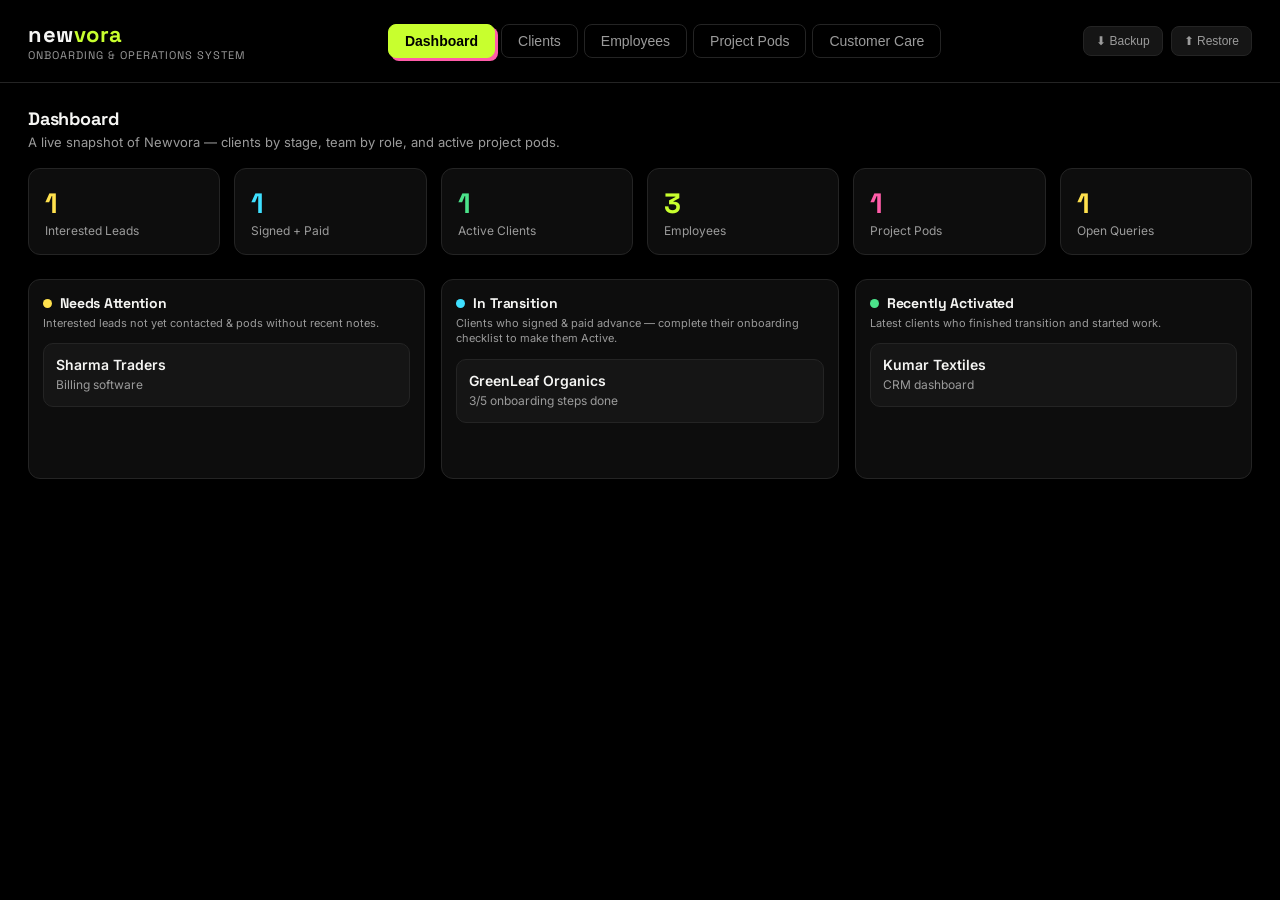
==== onboarding/index.html @ 99dccfec "newvora.in v2 - landing page + onboarding system" ====
<!DOCTYPE html>
<html lang="en">
<head>
<meta charset="UTF-8">
<meta name="viewport" content="width=device-width, initial-scale=1.0">
<title>Newvora — Onboarding & Operations System</title>
<link rel="preconnect" href="https://fonts.googleapis.com">
<link rel="preconnect" href="https://fonts.gstatic.com" crossorigin>
<link href="https://fonts.googleapis.com/css2?family=Space+Grotesk:wght@500;600;700&family=Inter:wght@400;500;600;700&display=swap" rel="stylesheet">
<style>
  /* NEWVORA brand v2 — solid black, no gradients, solid Gen-Z color blocks */
  :root{
    --bg:#000000; --panel:#0d0d0d; --panel2:#151515; --border:#242424;
    --text:#f5f5f3; --muted:#9b9b9b; --accent:#c8ff2e; --accent2:#ff5ca8;
    --green:#4be38a; --amber:#ffe14d; --blue:#3fe0ff; --red:#ff5c5c;
    --radius:12px;
  }
  *{box-sizing:border-box; margin:0; padding:0;}
  body{font-family:'Inter','Segoe UI',system-ui,sans-serif; background:var(--bg); color:var(--text); min-height:100vh;}
  h2,h3,.logo,.stat .num{font-family:'Space Grotesk',sans-serif; letter-spacing:-.01em;}
  header{padding:20px 28px; display:flex; align-items:center; justify-content:space-between; border-bottom:1px solid var(--border); flex-wrap:wrap; gap:12px;}
  .logo{font-size:22px; font-weight:700; letter-spacing:.5px;}
  .logo span{color:var(--accent);}
  .logo small{display:block; font-size:11px; color:var(--muted); font-weight:400; letter-spacing:1px;}
  nav{display:flex; gap:6px; flex-wrap:wrap;}
  nav button{background:transparent; border:1px solid var(--border); color:var(--muted); padding:8px 16px; border-radius:8px; cursor:pointer; font-size:14px; transition:.15s;}
  nav button.active, nav button:hover{background:var(--accent); border-color:var(--accent); color:#000; font-weight:700; box-shadow:3px 3px 0 var(--accent2);}
  .toolbar{display:flex; gap:8px;}
  .toolbar button{background:var(--panel2); border:1px solid var(--border); color:var(--muted); padding:7px 12px; border-radius:8px; cursor:pointer; font-size:12px;}
  .toolbar button:hover{color:var(--text); border-color:var(--accent);}
  main{padding:24px 28px; max-width:1400px; margin:0 auto;}
  .view{display:none;} .view.active{display:block;}
  h2{font-size:18px; margin-bottom:4px;}
  .sub{color:var(--muted); font-size:13px; margin-bottom:18px;}
  /* dashboard */
  .stats{display:grid; grid-template-columns:repeat(auto-fit,minmax(160px,1fr)); gap:14px; margin-bottom:24px;}
  .stat{background:var(--panel); border:1px solid var(--border); border-radius:var(--radius); padding:16px;}
  .stat .num{font-size:28px; font-weight:700;}
  .stat .lbl{font-size:12px; color:var(--muted); margin-top:2px;}
  .stat.c1 .num{color:var(--amber);} .stat.c2 .num{color:var(--blue);} .stat.c3 .num{color:var(--green);}
  .stat.e .num{color:var(--accent);} .stat.p .num{color:var(--accent2);}
  /* columns */
  .cols{display:grid; grid-template-columns:repeat(auto-fit,minmax(300px,1fr)); gap:16px;}
  .col{background:var(--panel); border:1px solid var(--border); border-radius:var(--radius); padding:14px; min-height:200px;}
  .col h3{font-size:14px; margin-bottom:4px; display:flex; align-items:center; gap:8px;}
  .col .hint{font-size:11px; color:var(--muted); margin-bottom:12px; line-height:1.4;}
  .dot{width:9px; height:9px; border-radius:50%; display:inline-block;}
  .d1{background:var(--amber);} .d2{background:var(--blue);} .d3{background:var(--green);}
  .d-f{background:var(--amber);} .d-s{background:var(--accent);} .d-c{background:var(--green);}
  .card{background:var(--panel2); border:1px solid var(--border); border-radius:10px; padding:12px; margin-bottom:10px;}
  .card .name{font-weight:600; font-size:14px;}
  .card .meta{font-size:12px; color:var(--muted); margin-top:3px; line-height:1.5; white-space:pre-wrap;}
  .card .row{display:flex; gap:6px; margin-top:10px; flex-wrap:wrap;}
  .btn{border:none; border-radius:6px; padding:5px 10px; font-size:11.5px; cursor:pointer; background:var(--border); color:var(--text);}
  .btn:hover{filter:brightness(1.25);}
  .btn.primary{background:var(--accent); color:#000; font-weight:700; box-shadow:2px 2px 0 var(--accent2);}
  .btn.good{background:var(--green); color:#00220f; font-weight:700;}
  .btn.warn{background:var(--amber); color:#332a00; font-weight:700;}
  .btn.danger{background:transparent; color:var(--red); border:1px solid var(--red);}
  .addbtn{width:100%; padding:9px; background:transparent; border:1px dashed var(--border); color:var(--muted); border-radius:8px; cursor:pointer; font-size:13px;}
  .addbtn:hover{border-color:var(--accent); color:var(--accent);}
  .tag{display:inline-block; font-size:10.5px; padding:2px 8px; border-radius:20px; margin-right:4px; margin-top:6px;}
  .tag.f{background:rgba(255,225,77,.14); color:var(--amber); border:1px solid var(--amber);}
  .tag.s{background:rgba(200,255,46,.12); color:var(--accent); border:1px solid var(--accent);}
  .tag.c{background:rgba(75,227,138,.12); color:var(--green); border:1px solid var(--green);}
  .tag.cc{background:rgba(255,92,168,.14); color:var(--accent2); border:1px solid var(--accent2);}
  /* pods */
  .pod{background:var(--panel); border:1px solid var(--border); border-radius:var(--radius); padding:18px; margin-bottom:16px;}
  .pod .head{display:flex; justify-content:space-between; align-items:flex-start; flex-wrap:wrap; gap:8px;}
  .pod h3{font-size:16px;}
  .pod .trio{display:grid; grid-template-columns:repeat(auto-fit,minmax(200px,1fr)); gap:10px; margin:14px 0;}
  .pod .member{background:var(--panel2); border:1px solid var(--border); border-radius:10px; padding:10px 12px;}
  .pod .member .role{font-size:10.5px; text-transform:uppercase; letter-spacing:1px; color:var(--muted);}
  .pod .member .who{font-weight:600; font-size:14px; margin-top:3px;}
  .notes{margin-top:8px;}
  .notes .note{background:var(--bg); border-left:3px solid var(--accent); padding:8px 12px; border-radius:0 8px 8px 0; margin-bottom:8px; font-size:13px;}
  .notes .note .by{font-size:11px; color:var(--muted); margin-top:3px;}
  .noteinput{display:flex; gap:8px; margin-top:10px;}
  .noteinput input, .noteinput select{flex:1;}
  /* forms */
  dialog{background:var(--panel); color:var(--text); border:1px solid var(--border); border-radius:var(--radius); padding:24px; max-width:480px; width:92%;}
  dialog::backdrop{background:rgba(0,0,0,.6);}
  dialog h3{margin-bottom:14px; font-size:16px;}
  label{display:block; font-size:12px; color:var(--muted); margin:10px 0 4px;}
  input, select, textarea{width:100%; background:var(--bg); border:1px solid var(--border); color:var(--text); padding:9px 12px; border-radius:8px; font-size:13.5px; font-family:inherit;}
  input:focus, select:focus, textarea:focus{outline:none; border-color:var(--accent);}
  textarea{resize:vertical; min-height:70px;}
  .dlg-actions{display:flex; gap:8px; justify-content:flex-end; margin-top:18px;}
  .empty{color:var(--muted); font-size:13px; text-align:center; padding:24px 8px;}
  .check{display:flex; align-items:center; gap:8px; font-size:12.5px; margin-top:6px; color:var(--muted); cursor:pointer;}
  .check input{width:auto;}
  .check.done{color:var(--green); text-decoration:line-through;}
  .search{margin-bottom:16px; max-width:340px;}
  @media print{ nav,.toolbar,.btn,.addbtn,.noteinput{display:none!important;} body{background:#fff;color:#000;} }
</style>
</head>
<body>

<header>
  <div class="logo">new<span>vora</span><small>ONBOARDING & OPERATIONS SYSTEM</small></div>
  <nav>
    <button data-view="dash" class="active">Dashboard</button>
    <button data-view="clients">Clients</button>
    <button data-view="employees">Employees</button>
    <button data-view="pods">Project Pods</button>
    <button data-view="care">Customer Care</button>
  </nav>
  <div class="toolbar">
    <button onclick="exportData()">⬇ Backup</button>
    <button onclick="document.getElementById('importFile').click()">⬆ Restore</button>
    <input type="file" id="importFile" accept=".json" style="display:none" onchange="importData(event)">
  </div>
</header>

<main>

<!-- DASHBOARD -->
<section class="view active" id="view-dash">
  <h2>Dashboard</h2>
  <div class="sub">A live snapshot of Newvora — clients by stage, team by role, and active project pods.</div>
  <div class="stats" id="stats"></div>
  <div class="cols">
    <div class="col">
      <h3><span class="dot d1"></span> Needs Attention</h3>
      <div class="hint">Interested leads not yet contacted &amp; pods without recent notes.</div>
      <div id="attention"></div>
    </div>
    <div class="col">
      <h3><span class="dot d2"></span> In Transition</h3>
      <div class="hint">Clients who signed &amp; paid advance — complete their onboarding checklist to make them Active.</div>
      <div id="transitioning"></div>
    </div>
    <div class="col">
      <h3><span class="dot d3"></span> Recently Activated</h3>
      <div class="hint">Latest clients who finished transition and started work.</div>
      <div id="activated"></div>
    </div>
  </div>
</section>

<!-- CLIENTS -->
<section class="view" id="view-clients">
  <h2>Clients — 3-Stage Pipeline</h2>
  <div class="sub">Move clients forward as they progress: Interested → Signed &amp; Advance Paid → Active.</div>
  <input class="search" placeholder="🔍 Search clients…" oninput="state.q.client=this.value; render()">
  <div class="cols">
    <div class="col">
      <h3><span class="dot d1"></span> 1 · Interested Inbox</h3>
      <div class="hint">Shown interest in our product/service. Potential clients — follow up!</div>
      <div id="clients-1"></div>
      <button class="addbtn" onclick="openClientForm(1)">+ Add interested lead</button>
    </div>
    <div class="col">
      <h3><span class="dot d2"></span> 2 · Signed + Advance Paid</h3>
      <div class="hint">Contract signed and advance received. In transition/onboarding period.</div>
      <div id="clients-2"></div>
      <button class="addbtn" onclick="openClientForm(2)">+ Add signed client</button>
    </div>
    <div class="col">
      <h3><span class="dot d3"></span> 3 · Active Clients</h3>
      <div class="hint">Finished transition period, work has started. Handled by Customer Care for queries.</div>
      <div id="clients-3"></div>
      <button class="addbtn" onclick="openClientForm(3)">+ Add active client</button>
    </div>
  </div>
</section>

<!-- EMPLOYEES -->
<section class="view" id="view-employees">
  <h2>Employees — 3 Roles</h2>
  <div class="sub">Field/Sales collects business info on-ground · Software builds the product · Customer Care supports active clients.</div>
  <input class="search" placeholder="🔍 Search employees…" oninput="state.q.emp=this.value; render()">
  <div class="cols">
    <div class="col">
      <h3><span class="dot d-f"></span> 1 · Field — Sales &amp; Business Meetups</h3>
      <div class="hint">Go on field, meet businesses, collect information and transfer it cleanly to the team.</div>
      <div id="emps-field"></div>
      <button class="addbtn" onclick="openEmpForm('field')">+ Add field employee</button>
    </div>
    <div class="col">
      <h3><span class="dot d-s"></span> 2 · Software Team</h3>
      <div class="hint">Work on the software/product for each client.</div>
      <div id="emps-software"></div>
      <button class="addbtn" onclick="openEmpForm('software')">+ Add software employee</button>
    </div>
    <div class="col">
      <h3><span class="dot d-c"></span> 3 · Customer Care</h3>
      <div class="hint">Handle queries of existing (active) clients.</div>
      <div id="emps-care"></div>
      <button class="addbtn" onclick="openEmpForm('care')">+ Add customer care employee</button>
    </div>
  </div>
</section>

<!-- PODS -->
<section class="view" id="view-pods">
  <h2>Project Pods</h2>
  <div class="sub">Club the field employee who collected the info + the software employee building it + the client — one shared space for creative freedom, clarity and complete client satisfaction.</div>
  <button class="addbtn" style="max-width:300px; margin-bottom:18px;" onclick="openPodForm()">+ Create a new pod</button>
  <div id="podlist"></div>
</section>

<!-- CUSTOMER CARE -->
<section class="view" id="view-care">
  <h2>Customer Care — Query Log</h2>
  <div class="sub">Queries from Active clients, assigned to customer care employees.</div>
  <button class="addbtn" style="max-width:300px; margin-bottom:18px;" onclick="openQueryForm()">+ Log a client query</button>
  <div class="cols">
    <div class="col"><h3><span class="dot d1"></span> Open</h3><div id="q-open"></div></div>
    <div class="col"><h3><span class="dot d2"></span> In Progress</h3><div id="q-prog"></div></div>
    <div class="col"><h3><span class="dot d3"></span> Resolved</h3><div id="q-done"></div></div>
  </div>
</section>

</main>

<!-- DIALOGS -->
<dialog id="dlg-client">
  <h3 id="dlg-client-title">Add Client</h3>
  <form method="dialog" onsubmit="saveClient(event)">
    <label>Business / Client name *</label><input id="c-name" required>
    <label>Contact person</label><input id="c-contact">
    <label>Phone / Email</label><input id="c-phone">
    <label>Service / product interested in</label><input id="c-service">
    <label>Stage</label>
    <select id="c-stage">
      <option value="1">1 · Interested Inbox</option>
      <option value="2">2 · Signed + Advance Paid</option>
      <option value="3">3 · Active Client</option>
    </select>
    <label>Notes (collected info, requirements, context)</label><textarea id="c-notes"></textarea>
    <input type="hidden" id="c-id">
    <div class="dlg-actions"><button class="btn" type="button" onclick="dlg('dlg-client').close()">Cancel</button><button class="btn primary" type="submit">Save</button></div>
  </form>
</dialog>

<dialog id="dlg-emp">
  <h3 id="dlg-emp-title">Add Employee</h3>
  <form method="dialog" onsubmit="saveEmp(event)">
    <label>Full name *</label><input id="e-name" required>
    <label>Phone / Email</label><input id="e-phone">
    <label>Role</label>
    <select id="e-role">
      <option value="field">1 · Field — Sales &amp; Business Meetups</option>
      <option value="software">2 · Software Team</option>
      <option value="care">3 · Customer Care</option>
    </select>
    <label>Skills / area (e.g. region covered, tech stack, languages)</label><input id="e-skill">
    <label>Joining date</label><input id="e-join" type="date">
    <input type="hidden" id="e-id">
    <div class="dlg-actions"><button class="btn" type="button" onclick="dlg('dlg-emp').close()">Cancel</button><button class="btn primary" type="submit">Save</button></div>
  </form>
</dialog>

<dialog id="dlg-pod">
  <h3>Create Project Pod</h3>
  <form method="dialog" onsubmit="savePod(event)">
    <label>Pod / project name *</label><input id="p-name" required placeholder="e.g. Sharma Traders — Billing App">
    <label>Client (stage 2 or 3) *</label><select id="p-client" required></select>
    <label>Field employee (collected the info) *</label><select id="p-field" required></select>
    <label>Software employee (building it) *</label><select id="p-soft" required></select>
    <label>Project brief / goal</label><textarea id="p-brief" placeholder="What does the client want? Deadlines? Special requests?"></textarea>
    <div class="dlg-actions"><button class="btn" type="button" onclick="dlg('dlg-pod').close()">Cancel</button><button class="btn primary" type="submit">Create Pod</button></div>
  </form>
</dialog>

<dialog id="dlg-query">
  <h3>Log Client Query</h3>
  <form method="dialog" onsubmit="saveQuery(event)">
    <label>Active client *</label><select id="qy-client" required></select>
    <label>Assign to (customer care) *</label><select id="qy-emp" required></select>
    <label>Query / issue *</label><textarea id="qy-text" required></textarea>
    <div class="dlg-actions"><button class="btn" type="button" onclick="dlg('dlg-query').close()">Cancel</button><button class="btn primary" type="submit">Log Query</button></div>
  </form>
</dialog>

<script>
/* ================= DATA ================= */
const KEY = 'newvora_system_v1';
const CLIENT_CHECKLIST = ['Kickoff call done','Requirements document finalised','Advance payment verified','Contract copy filed','Access/credentials received'];
const EMP_CHECKLIST = ['Offer letter signed','ID documents collected','NDA signed','Role training completed','Added to team group'];

const demo = {
  clients: [
    {id:'c1', name:'Sharma Traders', contact:'Rakesh Sharma', phone:'98XXXXXX01', service:'Billing software', stage:1, notes:'Met at Karol Bagh market meetup. Wants demo next week.', created:Date.now(), checklist:[]},
    {id:'c2', name:'GreenLeaf Organics', contact:'Priya Mehta', phone:'98XXXXXX02', service:'Inventory + online store', stage:2, notes:'Advance ₹25,000 received 05-Jul. Contract signed.', created:Date.now(), checklist:[0,2,3]},
    {id:'c3', name:'Kumar Textiles', contact:'Anil Kumar', phone:'98XXXXXX03', service:'CRM dashboard', stage:3, notes:'Live since June. Monthly maintenance.', created:Date.now(), checklist:[0,1,2,3,4]}
  ],
  employees: [
    {id:'e1', name:'Aarav Singh', role:'field', phone:'97XXXXXX11', skill:'West Delhi region, Hindi/English', join:'2026-05-01', checklist:[0,1,2,3,4]},
    {id:'e2', name:'Sneha Patel', role:'software', phone:'97XXXXXX12', skill:'React, Node.js', join:'2026-04-15', checklist:[0,1,2,3]},
    {id:'e3', name:'Mohit Verma', role:'care', phone:'97XXXXXX13', skill:'Support, Hindi/English', join:'2026-06-01', checklist:[0,1]}
  ],
  pods: [
    {id:'p1', name:'GreenLeaf — Store Build', clientId:'c2', fieldId:'e1', softId:'e2', brief:'Inventory system + simple online store. Launch target: mid-August.', notes:[{by:'Aarav Singh', text:'Client prefers green/white branding, showed me their shop layout photos.', at:Date.now()}]}
  ],
  queries: [
    {id:'q1', clientId:'c3', empId:'e3', text:'Report export button not working on mobile.', status:'open', at:Date.now()}
  ]
};

let db = load();
function load(){ try{ const d = JSON.parse(localStorage.getItem(KEY)); if(d && d.clients) return d; }catch(e){} return JSON.parse(JSON.stringify(demo)); }
function save(){ localStorage.setItem(KEY, JSON.stringify(db)); render(); }
function uid(){ return 'x' + Date.now().toString(36) + Math.random().toString(36).slice(2,6); }
function esc(s){ return (s||'').replace(/[&<>"']/g, c => ({'&':'&amp;','<':'&lt;','>':'&gt;','"':'&quot;',"'":'&#39;'}[c])); }
function dlg(id){ return document.getElementById(id); }
const state = { q:{client:'', emp:''} };

/* ================= NAV ================= */
document.querySelectorAll('nav button').forEach(b => b.onclick = () => {
  document.querySelectorAll('nav button').forEach(x=>x.classList.remove('active'));
  document.querySelectorAll('.view').forEach(x=>x.classList.remove('active'));
  b.classList.add('active');
  document.getElementById('view-'+b.dataset.view).classList.add('active');
});

/* ================= CLIENTS ================= */
function openClientForm(stage, id){
  const c = id ? db.clients.find(x=>x.id===id) : null;
  dlg('dlg-client-title').textContent = c ? 'Edit Client' : 'Add Client';
  document.getElementById('c-id').value = c ? c.id : '';
  document.getElementById('c-name').value = c ? c.name : '';
  document.getElementById('c-contact').value = c ? c.contact : '';
  document.getElementById('c-phone').value = c ? c.phone : '';
  document.getElementById('c-service').value = c ? c.service : '';
  document.getElementById('c-stage').value = c ? c.stage : stage;
  document.getElementById('c-notes').value = c ? c.notes : '';
  dlg('dlg-client').showModal();
}
function saveClient(ev){
  ev.preventDefault();
  const id = document.getElementById('c-id').value;
  const data = {
    name: document.getElementById('c-name').value.trim(),
    contact: document.getElementById('c-contact').value.trim(),
    phone: document.getElementById('c-phone').value.trim(),
    service: document.getElementById('c-service').value.trim(),
    stage: +document.getElementById('c-stage').value,
    notes: document.getElementById('c-notes').value.trim()
  };
  if(id){ Object.assign(db.clients.find(x=>x.id===id), data); }
  else { db.clients.push({id:uid(), created:Date.now(), checklist:[], ...data}); }
  dlg('dlg-client').close(); save();
}
function moveClient(id, dir){
  const c = db.clients.find(x=>x.id===id);
  const ns = c.stage + dir;
  if(ns<1||ns>3) return;
  if(ns===3 && c.checklist.length < CLIENT_CHECKLIST.length){
    if(!confirm('Onboarding checklist is not complete. Move to Active anyway?')) return;
  }
  c.stage = ns; save();
}
function delClient(id){
  if(!confirm('Delete this client? Their pods and queries will also be removed.')) return;
  db.clients = db.clients.filter(x=>x.id!==id);
  db.pods = db.pods.filter(p=>p.clientId!==id);
  db.queries = db.queries.filter(q=>q.clientId!==id);
  save();
}
function toggleClientCheck(id, i){
  const c = db.clients.find(x=>x.id===id);
  const k = c.checklist.indexOf(i);
  k>-1 ? c.checklist.splice(k,1) : c.checklist.push(i);
  save();
}
function clientCard(c){
  const pod = db.pods.find(p=>p.clientId===c.id);
  let checklist = '';
  if(c.stage===2){
    checklist = '<div style="margin-top:8px">' + CLIENT_CHECKLIST.map((item,i)=>{
      const done = c.checklist.includes(i);
      return `<label class="check ${done?'done':''}"><input type="checkbox" ${done?'checked':''} onchange="toggleClientCheck('${c.id}',${i})">${item}</label>`;
    }).join('') + `<div style="font-size:11px;color:var(--muted);margin-top:4px">${c.checklist.length}/${CLIENT_CHECKLIST.length} onboarding steps done</div></div>`;
  }
  return `<div class="card">
    <div class="name">${esc(c.name)}</div>
    <div class="meta">${esc(c.contact)}${c.contact&&c.phone?' · ':''}${esc(c.phone)}${c.service?'\n→ '+esc(c.service):''}${c.notes?'\n'+esc(c.notes):''}</div>
    ${pod?`<span class="tag s">POD: ${esc(pod.name)}</span>`:''}
    ${checklist}
    <div class="row">
      ${c.stage>1?`<button class="btn" onclick="moveClient('${c.id}',-1)">← Back</button>`:''}
      ${c.stage<3?`<button class="btn good" onclick="moveClient('${c.id}',1)">${c.stage===1?'Signed + Paid →':'Make Active →'}</button>`:''}
      <button class="btn" onclick="openClientForm(null,'${c.id}')">Edit</button>
      <button class="btn danger" onclick="delClient('${c.id}')">✕</button>
    </div>
  </div>`;
}

/* ================= EMPLOYEES ================= */
function openEmpForm(role, id){
  const e = id ? db.employees.find(x=>x.id===id) : null;
  dlg('dlg-emp-title').textContent = e ? 'Edit Employee' : 'Add Employee';
  document.getElementById('e-id').value = e ? e.id : '';
  document.getElementById('e-name').value = e ? e.name : '';
  document.getElementById('e-phone').value = e ? e.phone : '';
  document.getElementById('e-role').value = e ? e.role : role;
  document.getElementById('e-skill').value = e ? e.skill : '';
  document.getElementById('e-join').value = e ? e.join : '';
  dlg('dlg-emp').showModal();
}
function saveEmp(ev){
  ev.preventDefault();
  const id = document.getElementById('e-id').value;
  const data = {
    name: document.getElementById('e-name').value.trim(),
    phone: document.getElementById('e-phone').value.trim(),
    role: document.getElementById('e-role').value,
    skill: document.getElementById('e-skill').value.trim(),
    join: document.getElementById('e-join').value
  };
  if(id){ Object.assign(db.employees.find(x=>x.id===id), data); }
  else { db.employees.push({id:uid(), checklist:[], ...data}); }
  dlg('dlg-emp').close(); save();
}
function delEmp(id){
  const inPod = db.pods.some(p=>p.fieldId===id||p.softId===id);
  if(inPod && !confirm('This employee is part of a pod. Delete anyway?')) return;
  if(!inPod && !confirm('Delete this employee?')) return;
  db.employees = db.employees.filter(x=>x.id!==id);
  save();
}
function toggleEmpCheck(id, i){
  const e = db.employees.find(x=>x.id===id);
  const k = e.checklist.indexOf(i);
  k>-1 ? e.checklist.splice(k,1) : e.checklist.push(i);
  save();
}
function empCard(e){
  const pods = db.pods.filter(p=>p.fieldId===e.id||p.softId===e.id);
  const onboarding = e.checklist.length < EMP_CHECKLIST.length
    ? '<div style="margin-top:8px">' + EMP_CHECKLIST.map((item,i)=>{
        const done = e.checklist.includes(i);
        return `<label class="check ${done?'done':''}"><input type="checkbox" ${done?'checked':''} onchange="toggleEmpCheck('${e.id}',${i})">${item}</label>`;
      }).join('') + '</div>'
    : '<span class="tag c">✓ Onboarded</span>';
  return `<div class="card">
    <div class="name">${esc(e.name)}</div>
    <div class="meta">${esc(e.phone)}${e.skill?'\n'+esc(e.skill):''}${e.join?'\nJoined: '+e.join:''}</div>
    ${pods.map(p=>`<span class="tag s">POD: ${esc(p.name)}</span>`).join('')}
    ${onboarding}
    <div class="row">
      <button class="btn" onclick="openEmpForm(null,'${e.id}')">Edit</button>
      <button class="btn danger" onclick="delEmp('${e.id}')">✕</button>
    </div>
  </div>`;
}

/* ================= PODS ================= */
function openPodForm(){
  const cl = db.clients.filter(c=>c.stage>=2);
  const fe = db.employees.filter(e=>e.role==='field');
  const se = db.employees.filter(e=>e.role==='software');
  if(!cl.length || !fe.length || !se.length){
    alert('You need at least one client in stage 2/3, one field employee and one software employee to create a pod.');
    return;
  }
  document.getElementById('p-client').innerHTML = cl.map(c=>`<option value="${c.id}">${esc(c.name)}</option>`).join('');
  document.getElementById('p-field').innerHTML = fe.map(e=>`<option value="${e.id}">${esc(e.name)}</option>`).join('');
  document.getElementById('p-soft').innerHTML = se.map(e=>`<option value="${e.id}">${esc(e.name)}</option>`).join('');
  document.getElementById('p-name').value = '';
  document.getElementById('p-brief').value = '';
  dlg('dlg-pod').showModal();
}
function savePod(ev){
  ev.preventDefault();
  db.pods.push({
    id: uid(),
    name: document.getElementById('p-name').value.trim(),
    clientId: document.getElementById('p-client').value,
    fieldId: document.getElementById('p-field').value,
    softId: document.getElementById('p-soft').value,
    brief: document.getElementById('p-brief').value.trim(),
    notes: []
  });
  dlg('dlg-pod').close(); save();
}
function delPod(id){ if(confirm('Delete this pod? (Client and employees are kept.)')){ db.pods = db.pods.filter(p=>p.id!==id); save(); } }
function addNote(podId){
  const sel = document.getElementById('nby-'+podId);
  const inp = document.getElementById('ntext-'+podId);
  if(!inp.value.trim()) return;
  db.pods.find(p=>p.id===podId).notes.push({by:sel.value, text:inp.value.trim(), at:Date.now()});
  save();
}
function podCard(p){
  const c = db.clients.find(x=>x.id===p.clientId);
  const f = db.employees.find(x=>x.id===p.fieldId);
  const s = db.employees.find(x=>x.id===p.softId);
  const people = [f?f.name:'(removed)', s?s.name:'(removed)', c?(c.contact||c.name):'(removed)'];
  return `<div class="pod">
    <div class="head">
      <div><h3>${esc(p.name)}</h3>${p.brief?`<div class="sub" style="margin:4px 0 0">${esc(p.brief)}</div>`:''}</div>
      <button class="btn danger" onclick="delPod('${p.id}')">Delete pod</button>
    </div>
    <div class="trio">
      <div class="member"><div class="role">🚶 Field — collected info</div><div class="who">${esc(f?f.name:'(removed)')}</div><div class="meta">${esc(f?f.phone:'')}</div></div>
      <div class="member"><div class="role">💻 Software — building it</div><div class="who">${esc(s?s.name:'(removed)')}</div><div class="meta">${esc(s?s.phone:'')}</div></div>
      <div class="member"><div class="role">🤝 Client</div><div class="who">${esc(c?c.name:'(removed)')}</div><div class="meta">${esc(c?(c.contact+' · '+c.phone):'')}</div></div>
    </div>
    <div class="notes">
      <strong style="font-size:13px">Shared notes & ideas</strong>
      ${p.notes.length ? p.notes.map(n=>`<div class="note">${esc(n.text)}<div class="by">— ${esc(n.by)} · ${new Date(n.at).toLocaleDateString('en-IN',{day:'numeric',month:'short'})}</div></div>`).join('') : '<div class="empty">No notes yet — anyone in the pod can add context, ideas or updates here.</div>'}
      <div class="noteinput">
        <select id="nby-${p.id}" style="max-width:160px">${people.map(n=>`<option>${esc(n)}</option>`).join('')}</select>
        <input id="ntext-${p.id}" placeholder="Add a note, idea or update…" onkeydown="if(event.key==='Enter'){event.preventDefault();addNote('${p.id}')}">
        <button class="btn primary" onclick="addNote('${p.id}')">Add</button>
      </div>
    </div>
  </div>`;
}

/* ================= QUERIES ================= */
function openQueryForm(){
  const cl = db.clients.filter(c=>c.stage===3);
  const ce = db.employees.filter(e=>e.role==='care');
  if(!cl.length || !ce.length){ alert('You need at least one Active client and one customer care employee to log a query.'); return; }
  document.getElementById('qy-client').innerHTML = cl.map(c=>`<option value="${c.id}">${esc(c.name)}</option>`).join('');
  document.getElementById('qy-emp').innerHTML = ce.map(e=>`<option value="${e.id}">${esc(e.name)}</option>`).join('');
  document.getElementById('qy-text').value = '';
  dlg('dlg-query').showModal();
}
function saveQuery(ev){
  ev.preventDefault();
  db.queries.push({
    id: uid(),
    clientId: document.getElementById('qy-client').value,
    empId: document.getElementById('qy-emp').value,
    text: document.getElementById('qy-text').value.trim(),
    status: 'open', at: Date.now()
  });
  dlg('dlg-query').close(); save();
}
function setQueryStatus(id, st){ db.queries.find(q=>q.id===id).status = st; save(); }
function delQuery(id){ if(confirm('Delete this query?')){ db.queries = db.queries.filter(q=>q.id!==id); save(); } }
function queryCard(q){
  const c = db.clients.find(x=>x.id===q.clientId);
  const e = db.employees.find(x=>x.id===q.empId);
  return `<div class="card">
    <div class="name">${esc(c?c.name:'(client removed)')}</div>
    <div class="meta">${esc(q.text)}\nAssigned: ${esc(e?e.name:'—')} · ${new Date(q.at).toLocaleDateString('en-IN',{day:'numeric',month:'short'})}</div>
    <div class="row">
      ${q.status!=='open'?`<button class="btn" onclick="setQueryStatus('${q.id}','open')">Open</button>`:''}
      ${q.status!=='progress'?`<button class="btn warn" onclick="setQueryStatus('${q.id}','progress')">In Progress</button>`:''}
      ${q.status!=='done'?`<button class="btn good" onclick="setQueryStatus('${q.id}','done')">Resolved</button>`:''}
      <button class="btn danger" onclick="delQuery('${q.id}')">✕</button>
    </div>
  </div>`;
}

/* ================= BACKUP ================= */
function exportData(){
  const a = document.createElement('a');
  a.href = 'data:application/json;charset=utf-8,' + encodeURIComponent(JSON.stringify(db, null, 2));
  a.download = 'newvora-backup-' + new Date().toISOString().slice(0,10) + '.json';
  a.click();
}
function importData(ev){
  const f = ev.target.files[0]; if(!f) return;
  const r = new FileReader();
  r.onload = () => {
    try{
      const d = JSON.parse(r.result);
      if(!d.clients || !d.employees) throw 0;
      db = d; save();
      alert('Backup restored successfully.');
    }catch(e){ alert('Invalid backup file.'); }
  };
  r.readAsText(f);
  ev.target.value = '';
}

/* ================= RENDER ================= */
function render(){
  const qc = state.q.client.toLowerCase(), qe = state.q.emp.toLowerCase();
  const cf = db.clients.filter(c => !qc || (c.name+c.contact+c.service+c.notes).toLowerCase().includes(qc));
  const ef = db.employees.filter(e => !qe || (e.name+e.skill).toLowerCase().includes(qe));

  // stats
  const st = [
    {n: db.clients.filter(c=>c.stage===1).length, l:'Interested Leads', cls:'c1'},
    {n: db.clients.filter(c=>c.stage===2).length, l:'Signed + Paid', cls:'c2'},
    {n: db.clients.filter(c=>c.stage===3).length, l:'Active Clients', cls:'c3'},
    {n: db.employees.length, l:'Employees', cls:'e'},
    {n: db.pods.length, l:'Project Pods', cls:'p'},
    {n: db.queries.filter(q=>q.status!=='done').length, l:'Open Queries', cls:'c1'}
  ];
  document.getElementById('stats').innerHTML = st.map(s=>`<div class="stat ${s.cls}"><div class="num">${s.n}</div><div class="lbl">${s.l}</div></div>`).join('');

  // dashboard columns
  const leads = db.clients.filter(c=>c.stage===1);
  document.getElementById('attention').innerHTML = leads.length ? leads.map(c=>`<div class="card"><div class="name">${esc(c.name)}</div><div class="meta">${esc(c.service)}</div></div>`).join('') : '<div class="empty">Inbox is clear 🎉</div>';
  const trans = db.clients.filter(c=>c.stage===2);
  document.getElementById('transitioning').innerHTML = trans.length ? trans.map(c=>`<div class="card"><div class="name">${esc(c.name)}</div><div class="meta">${c.checklist.length}/${CLIENT_CHECKLIST.length} onboarding steps done</div></div>`).join('') : '<div class="empty">No one in transition.</div>';
  const act = db.clients.filter(c=>c.stage===3).slice(-5).reverse();
  document.getElementById('activated').innerHTML = act.length ? act.map(c=>`<div class="card"><div class="name">${esc(c.name)}</div><div class="meta">${esc(c.service)}</div></div>`).join('') : '<div class="empty">No active clients yet.</div>';

  // clients
  for(const s of [1,2,3]){
    const list = cf.filter(c=>c.stage===s);
    document.getElementById('clients-'+s).innerHTML = list.length ? list.map(clientCard).join('') : '<div class="empty">Empty</div>';
  }
  // employees
  for(const r of ['field','software','care']){
    const list = ef.filter(e=>e.role===r);
    document.getElementById('emps-'+r).innerHTML = list.length ? list.map(empCard).join('') : '<div class="empty">No one yet</div>';
  }
  // pods
  document.getElementById('podlist').innerHTML = db.pods.length ? db.pods.map(podCard).join('') : '<div class="empty">No pods yet. Create one to connect a field employee, a software employee and a client in one shared space.</div>';
  // queries
  document.getElementById('q-open').innerHTML = db.queries.filter(q=>q.status==='open').map(queryCard).join('') || '<div class="empty">None</div>';
  document.getElementById('q-prog').innerHTML = db.queries.filter(q=>q.status==='progress').map(queryCard).join('') || '<div class="empty">None</div>';
  document.getElementById('q-done').innerHTML = db.queries.filter(q=>q.status==='done').map(queryCard).join('') || '<div class="empty">None</div>';
}
function dlgTitleFix(){} // noop
// small helper: dlg() returns element; also used for title elements
render();
</script>
</body>
</html>
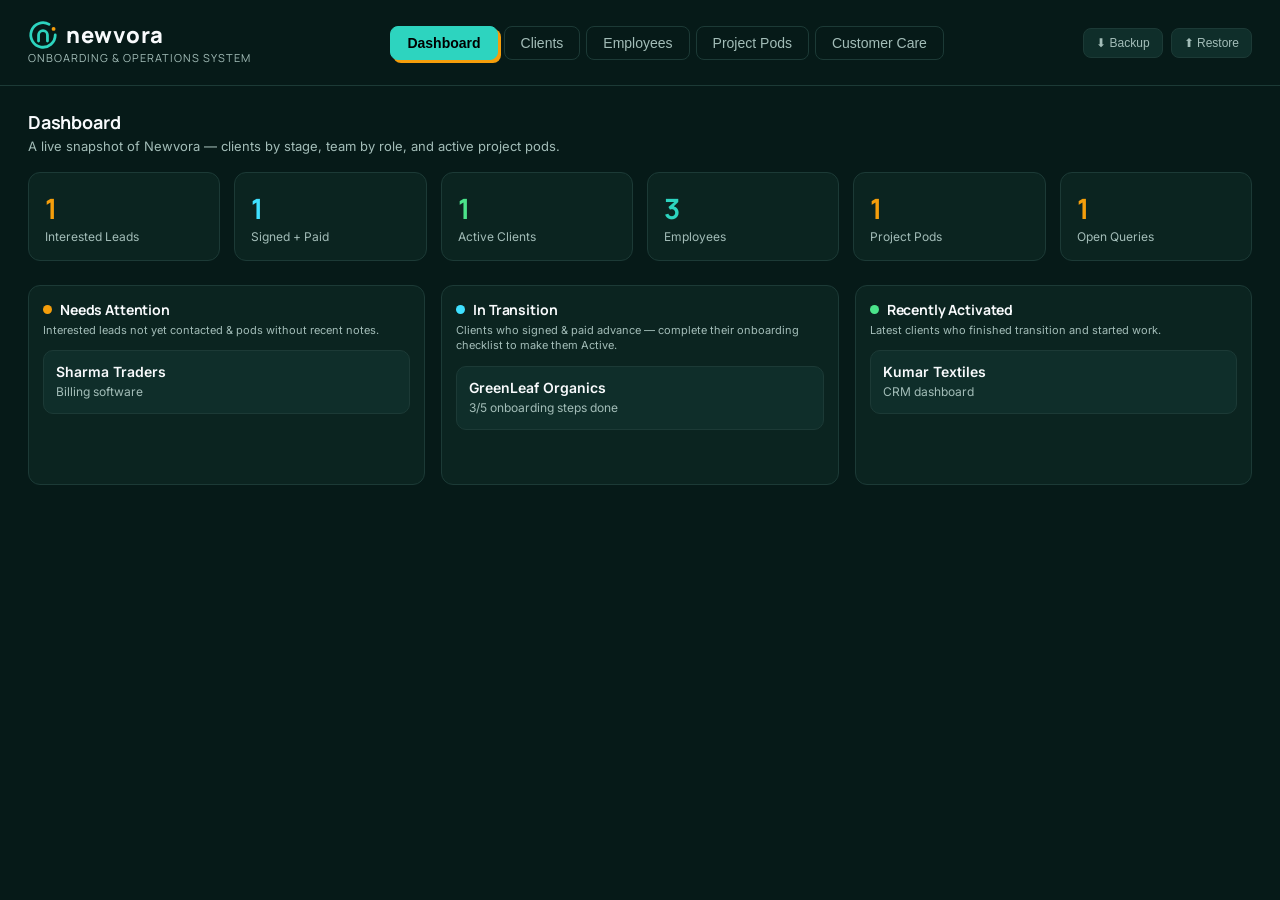
==== commit 83e44879: "Rebrand site with the new Orbit logo Swap the cyan N tile for the Orbit mark (teal ring, amber dot) " ====
--- a/onboarding/index.html
+++ b/onboarding/index.html
@@ -3,24 +3,27 @@
 <head>
 <meta charset="UTF-8">
 <meta name="viewport" content="width=device-width, initial-scale=1.0">
+<link rel="icon" href="/favicon.svg" type="image/svg+xml">
+<link rel="apple-touch-icon" href="/apple-touch-icon.png">
 <title>Newvora — Onboarding & Operations System</title>
 <link rel="preconnect" href="https://fonts.googleapis.com">
 <link rel="preconnect" href="https://fonts.gstatic.com" crossorigin>
-<link href="https://fonts.googleapis.com/css2?family=Space+Grotesk:wght@500;600;700&family=Inter:wght@400;500;600;700&display=swap" rel="stylesheet">
+<link href="https://fonts.googleapis.com/css2?family=Manrope:wght@600;700;800&family=Inter:wght@400;500;600;700&display=swap" rel="stylesheet">
 <style>
   /* NEWVORA brand v2 — solid black, no gradients, solid Gen-Z color blocks */
   :root{
-    --bg:#000000; --panel:#0d0d0d; --panel2:#151515; --border:#242424;
-    --text:#f5f5f3; --muted:#9b9b9b; --accent:#c8ff2e; --accent2:#ff5ca8;
-    --green:#4be38a; --amber:#ffe14d; --blue:#3fe0ff; --red:#ff5c5c;
+    --bg:#061A18; --panel:#0B2420; --panel2:#0F2E2A; --border:#1C3A36;
+    --text:#F8FAFC; --muted:#A3BDB8; --accent:#2DD4BF; --accent2:#F59E0B;
+    --green:#4be38a; --amber:#F59E0B; --blue:#3fe0ff; --red:#ff5c5c;
     --radius:12px;
   }
   *{box-sizing:border-box; margin:0; padding:0;}
   body{font-family:'Inter','Segoe UI',system-ui,sans-serif; background:var(--bg); color:var(--text); min-height:100vh;}
-  h2,h3,.logo,.stat .num{font-family:'Space Grotesk',sans-serif; letter-spacing:-.01em;}
+  h2,h3,.logo,.stat .num{font-family:'Manrope',sans-serif; letter-spacing:-.01em;}
   header{padding:20px 28px; display:flex; align-items:center; justify-content:space-between; border-bottom:1px solid var(--border); flex-wrap:wrap; gap:12px;}
   .logo{font-size:22px; font-weight:700; letter-spacing:.5px;}
   .logo span{color:var(--accent);}
+  .logo{font-weight:800;}
   .logo small{display:block; font-size:11px; color:var(--muted); font-weight:400; letter-spacing:1px;}
   nav{display:flex; gap:6px; flex-wrap:wrap;}
   nav button{background:transparent; border:1px solid var(--border); color:var(--muted); padding:8px 16px; border-radius:8px; cursor:pointer; font-size:14px; transition:.15s;}
@@ -61,9 +64,9 @@
   .addbtn:hover{border-color:var(--accent); color:var(--accent);}
   .tag{display:inline-block; font-size:10.5px; padding:2px 8px; border-radius:20px; margin-right:4px; margin-top:6px;}
   .tag.f{background:rgba(255,225,77,.14); color:var(--amber); border:1px solid var(--amber);}
-  .tag.s{background:rgba(200,255,46,.12); color:var(--accent); border:1px solid var(--accent);}
+  .tag.s{background:rgba(45,212,191,.12); color:var(--accent); border:1px solid var(--accent);}
   .tag.c{background:rgba(75,227,138,.12); color:var(--green); border:1px solid var(--green);}
-  .tag.cc{background:rgba(255,92,168,.14); color:var(--accent2); border:1px solid var(--accent2);}
+  .tag.cc{background:rgba(245,158,11,.14); color:var(--accent2); border:1px solid var(--accent2);}
   /* pods */
   .pod{background:var(--panel); border:1px solid var(--border); border-radius:var(--radius); padding:18px; margin-bottom:16px;}
   .pod .head{display:flex; justify-content:space-between; align-items:flex-start; flex-wrap:wrap; gap:8px;}
@@ -97,7 +100,7 @@
 <body>
 
 <header>
-  <div class="logo">new<span>vora</span><small>ONBOARDING & OPERATIONS SYSTEM</small></div>
+  <div class="logo"><svg viewBox="6 6 108 108" xmlns="http://www.w3.org/2000/svg" aria-hidden="true" style="width:30px;height:30px;vertical-align:-7px;margin-right:8px"><path d="M104 60 A44 44 0 1 1 82 21.9" fill="none" stroke="#2DD4BF" stroke-width="10" stroke-linecap="round"/><circle cx="98.1" cy="38" r="7" fill="#F59E0B"/><path d="M44 82 V60 a16 16 0 0 1 32 0 V82" fill="none" stroke="#2DD4BF" stroke-width="10" stroke-linecap="round" stroke-linejoin="round"/></svg>newvora<small>ONBOARDING & OPERATIONS SYSTEM</small></div>
   <nav>
     <button data-view="dash" class="active">Dashboard</button>
     <button data-view="clients">Clients</button>
